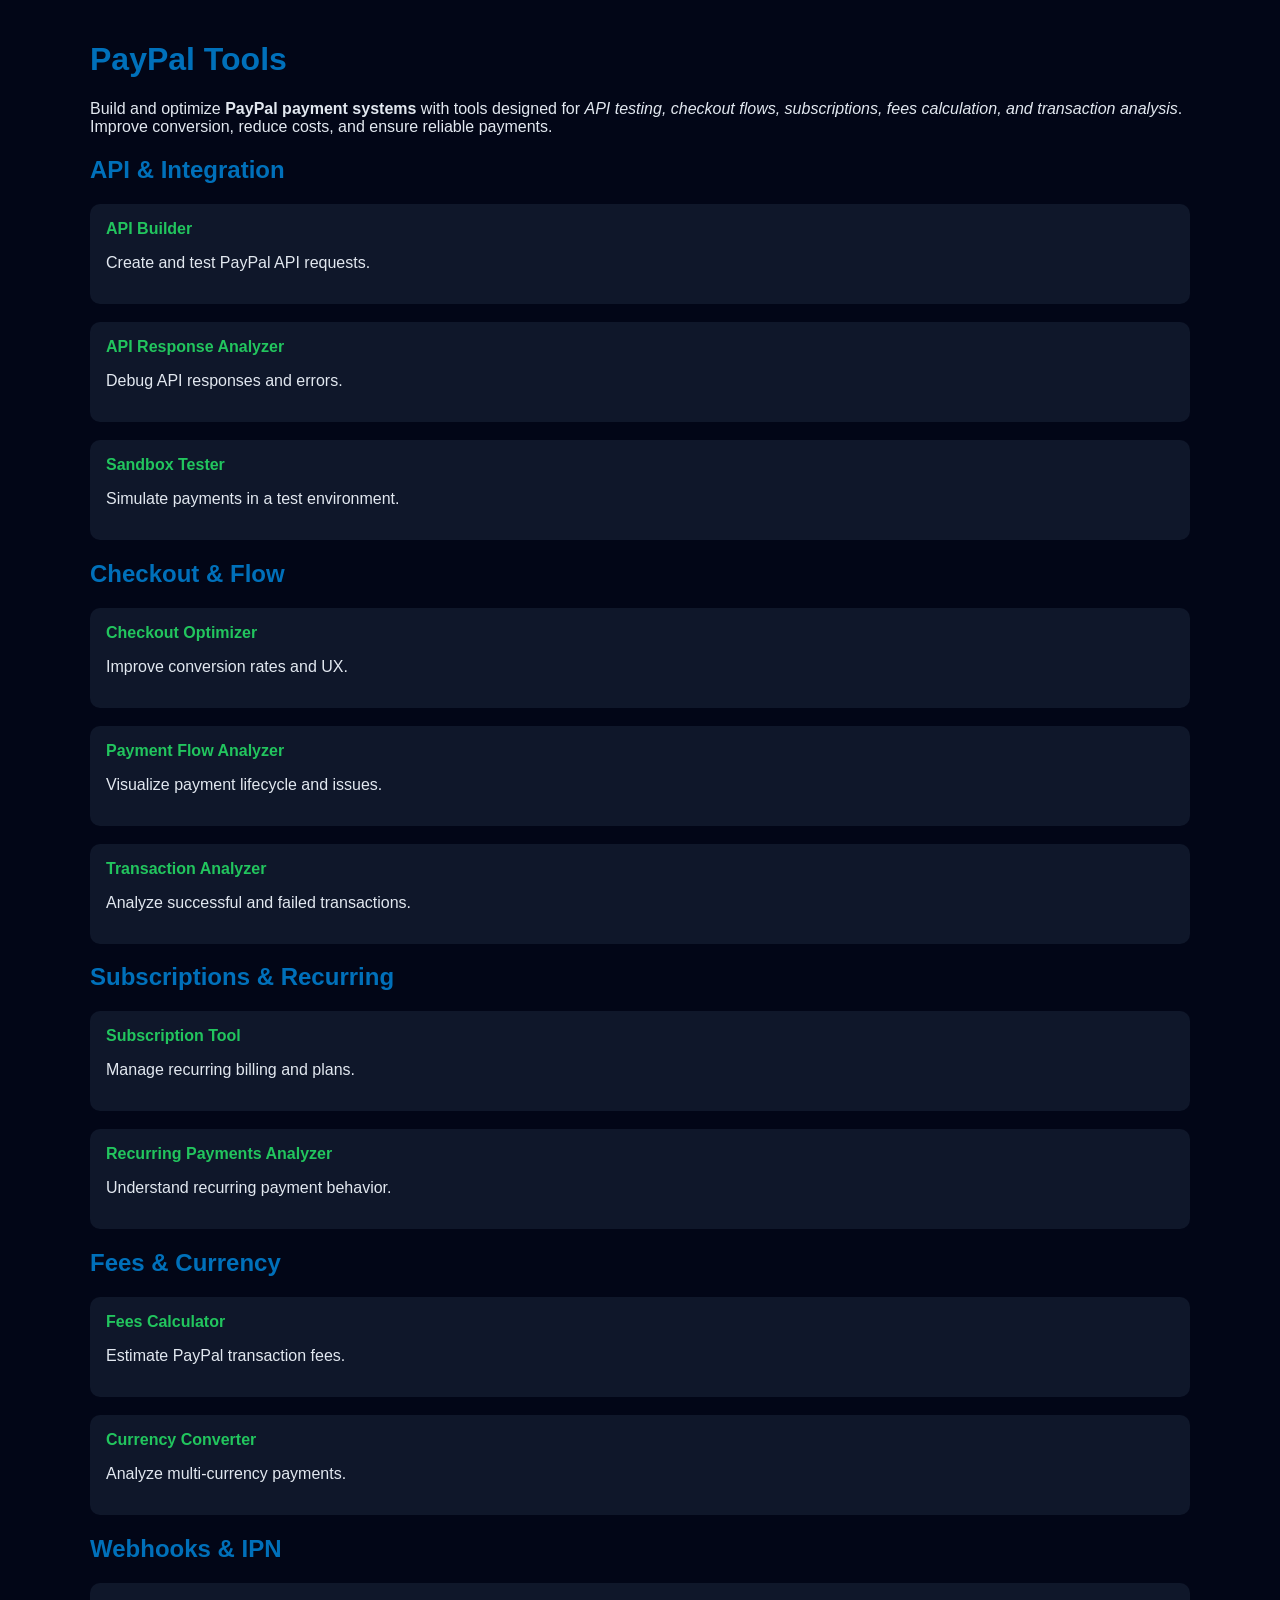
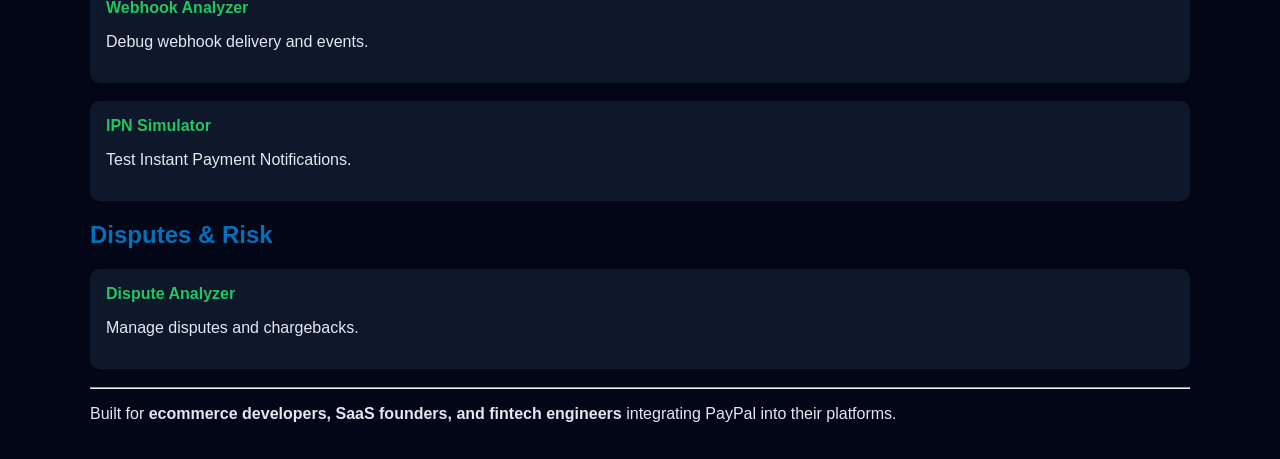
==== index.html @ 6a36084a "Initial commit" ====
<!DOCTYPE html>
<html lang="en">
<head>
  <meta charset="UTF-8">
  <meta name="google-site-verification" content="QMAlZVgw_jsHfCVlnfvifbkMZy5CKnLXh7m65vo1kLM" />
  <meta name="viewport" content="width=device-width, initial-scale=1.0">

  <!-- SEO -->
  <title>PayPal Tools – Fees, Checkout, API & Subscription Optimization</title>
  <meta name="description" content="Optimize PayPal integrations with tools for fees calculation, API testing, checkout flows, subscriptions, webhooks, and transactions.">
  <meta name="keywords" content="
    paypal fees calculator tool,
    paypal api tester sandbox tool,
    paypal checkout optimization tool,
    paypal webhook validator tool,
    paypal subscription billing tool,
    paypal ipn simulator tool,
    paypal dispute analyzer tool,
    paypal currency conversion tool,
    paypal transaction analyzer tool,
    paypal recurring payments tool
  ">
  <meta name="robots" content="index, follow">

  <!-- Open Graph -->
  <meta property="og:title" content="PayPal Tools – Fees, API & Payment Optimization">
  <meta property="og:description" content="Analyze PayPal fees, test APIs, and optimize payment flows and subscriptions.">
  <meta property="og:type" content="website">

  <style>
    body {
      font-family: Arial, sans-serif;
      background: #020617;
      color: #e2e8f0;
      margin: 0;
      padding: 20px;
    }
    h1, h2 {
      color: #0070ba;
    }
    a {
      color: #22c55e;
      text-decoration: none;
    }
    a:hover {
      text-decoration: underline;
    }
    .container {
      max-width: 1100px;
      margin: auto;
    }
    .tool {
      margin-bottom: 18px;
      padding: 16px;
      background: #0f172a;
      border-radius: 10px;
    }
  </style>
</head>

<body>
  <div class="container">

    <h1>PayPal Tools</h1>

    <p>
      Build and optimize <strong>PayPal payment systems</strong> with tools designed for
      <em>API testing, checkout flows, subscriptions, fees calculation, and transaction analysis</em>.
      Improve conversion, reduce costs, and ensure reliable payments.
    </p>

    <h2>API & Integration</h2>

    <div class="tool">
      <a href="api-builder/">
        <strong>API Builder</strong>
      </a>
      <p>Create and test PayPal API requests.</p>
    </div>

    <div class="tool">
      <a href="api-response/">
        <strong>API Response Analyzer</strong>
      </a>
      <p>Debug API responses and errors.</p>
    </div>

    <div class="tool">
      <a href="sandbox/">
        <strong>Sandbox Tester</strong>
      </a>
      <p>Simulate payments in a test environment.</p>
    </div>

    <h2>Checkout & Flow</h2>

    <div class="tool">
      <a href="checkout/">
        <strong>Checkout Optimizer</strong>
      </a>
      <p>Improve conversion rates and UX.</p>
    </div>

    <div class="tool">
      <a href="payment-flow/">
        <strong>Payment Flow Analyzer</strong>
      </a>
      <p>Visualize payment lifecycle and issues.</p>
    </div>

    <div class="tool">
      <a href="transaction/">
        <strong>Transaction Analyzer</strong>
      </a>
      <p>Analyze successful and failed transactions.</p>
    </div>

    <h2>Subscriptions & Recurring</h2>

    <div class="tool">
      <a href="subscription/">
        <strong>Subscription Tool</strong>
      </a>
      <p>Manage recurring billing and plans.</p>
    </div>

    <div class="tool">
      <a href="recurring/">
        <strong>Recurring Payments Analyzer</strong>
      </a>
      <p>Understand recurring payment behavior.</p>
    </div>

    <h2>Fees & Currency</h2>

    <div class="tool">
      <a href="fees/">
        <strong>Fees Calculator</strong>
      </a>
      <p>Estimate PayPal transaction fees.</p>
    </div>

    <div class="tool">
      <a href="currency/">
        <strong>Currency Converter</strong>
      </a>
      <p>Analyze multi-currency payments.</p>
    </div>

    <h2>Webhooks & IPN</h2>

    <div class="tool">
      <a href="webhook/">
        <strong>Webhook Analyzer</strong>
      </a>
      <p>Debug webhook delivery and events.</p>
    </div>

    <div class="tool">
      <a href="ipn/">
        <strong>IPN Simulator</strong>
      </a>
      <p>Test Instant Payment Notifications.</p>
    </div>

    <h2>Disputes & Risk</h2>

    <div class="tool">
      <a href="dispute/">
        <strong>Dispute Analyzer</strong>
      </a>
      <p>Manage disputes and chargebacks.</p>
    </div>

    <hr>

    <p>
      Built for <strong>ecommerce developers, SaaS founders, and fintech engineers</strong>
      integrating PayPal into their platforms.
    </p>

  </div>
</body>
</html>
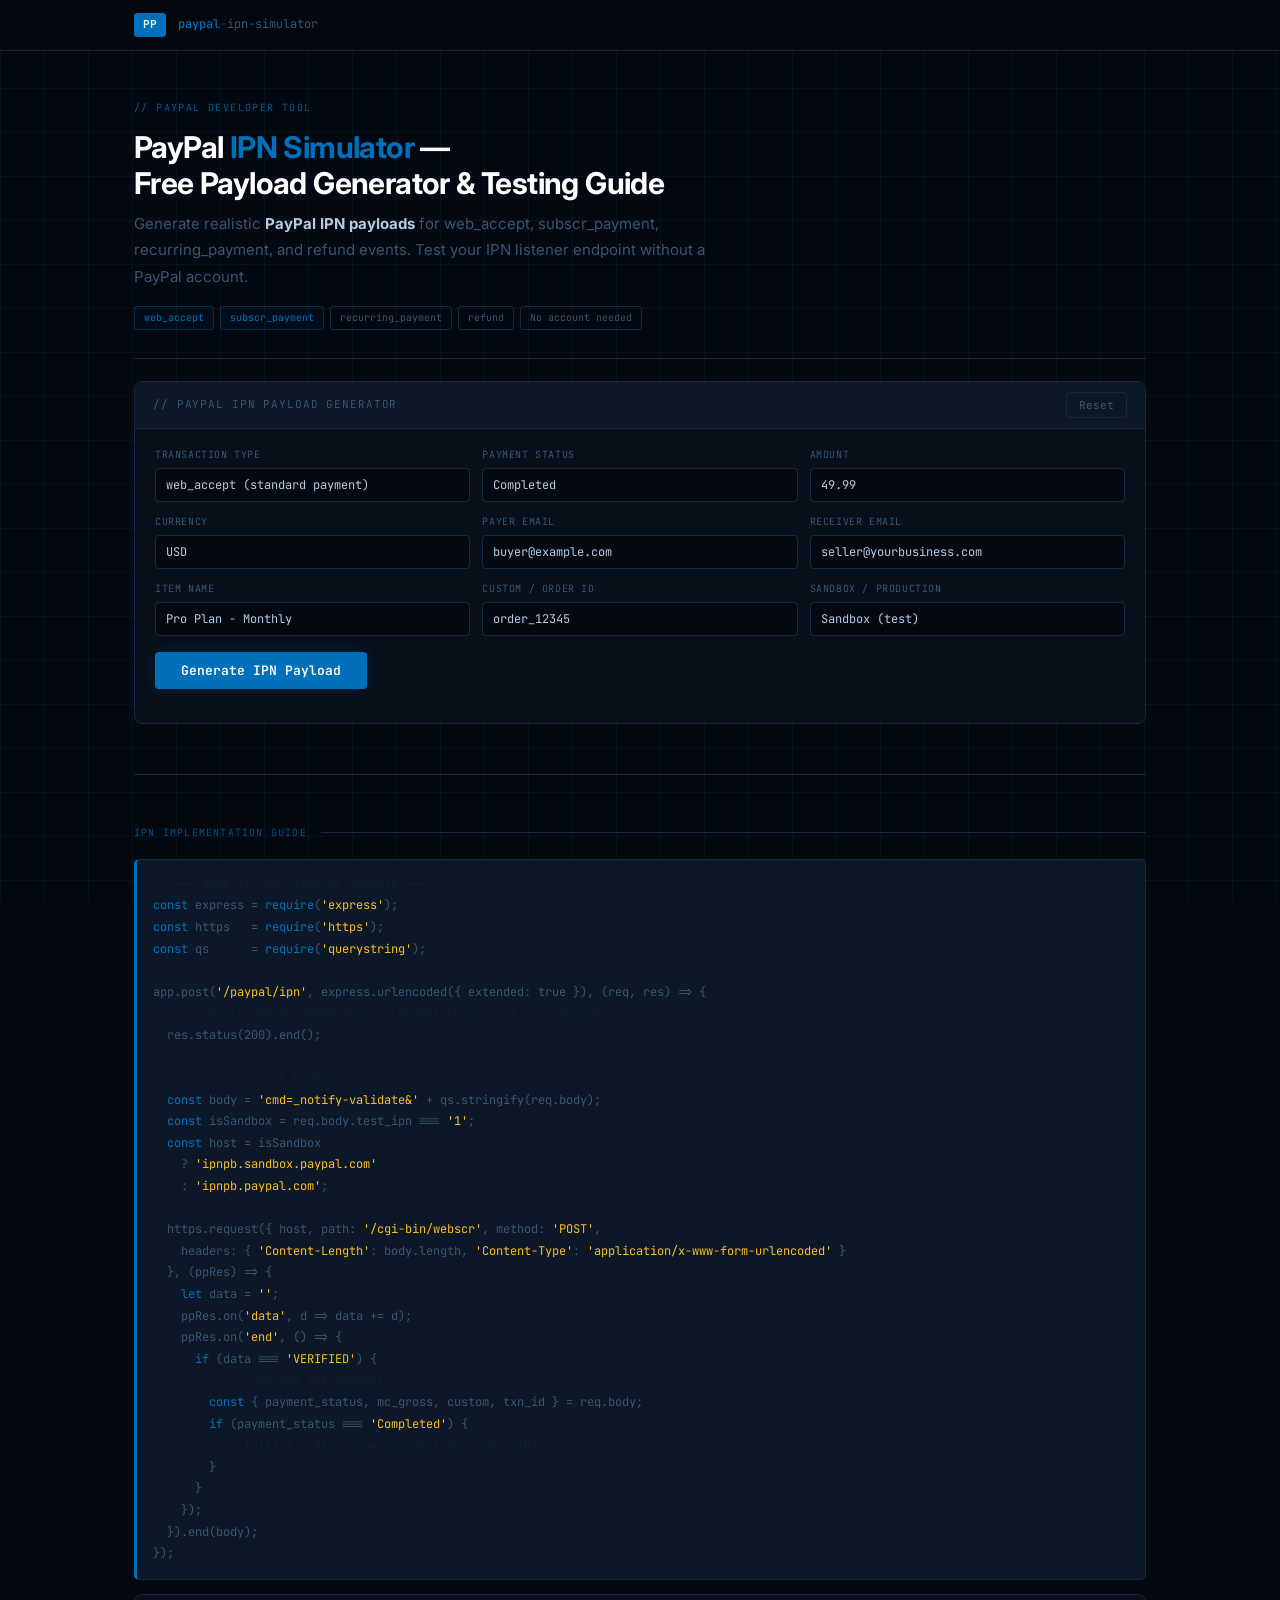
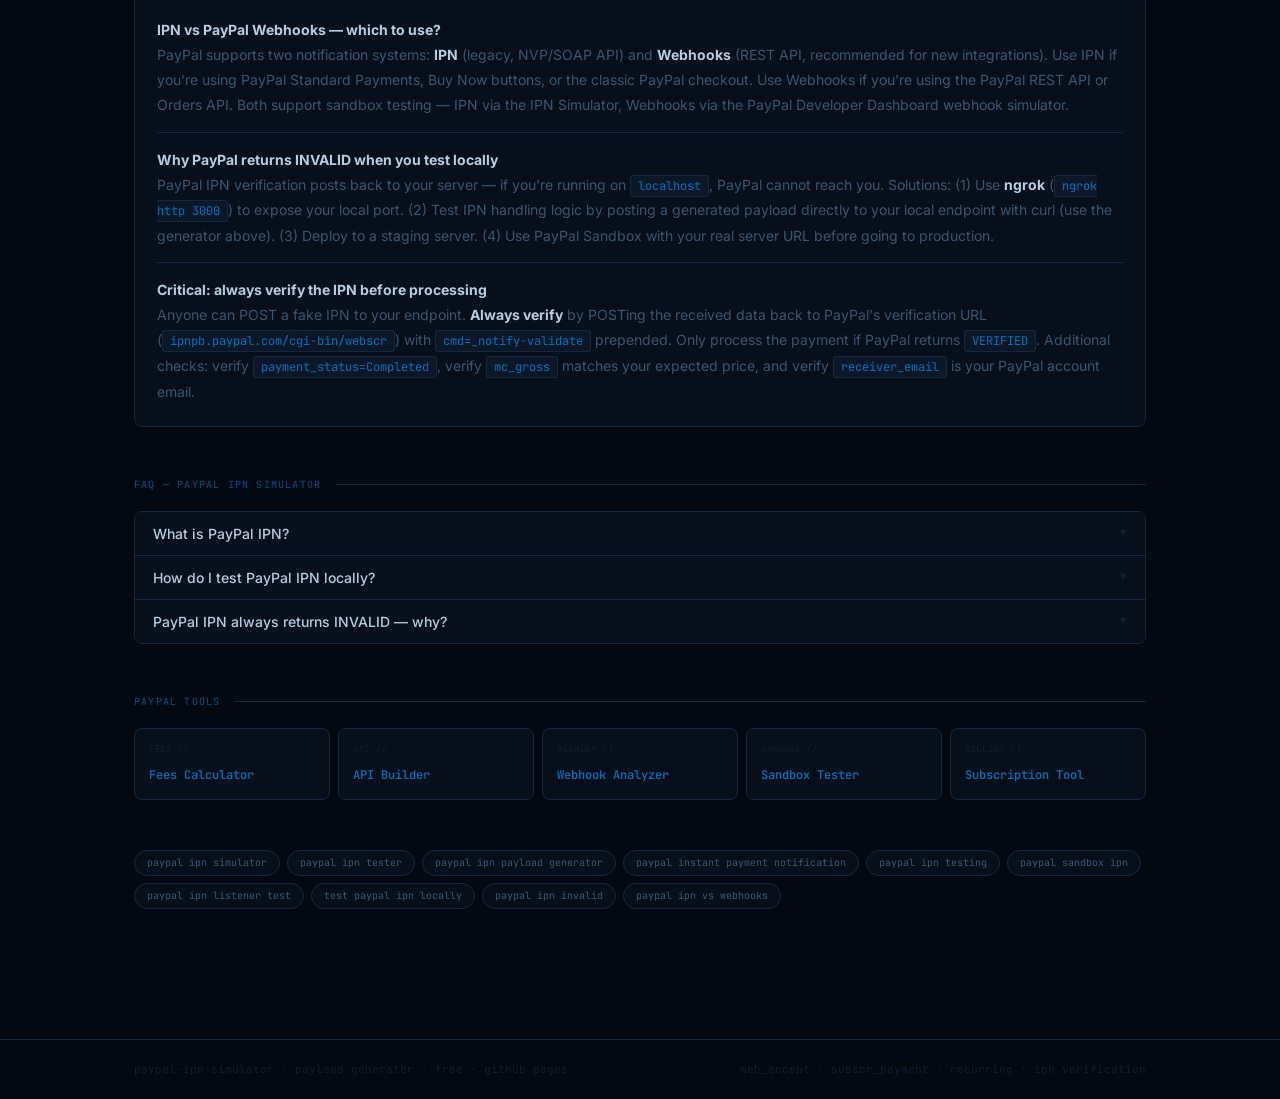
==== commit d3e7cea6: "Actualizar index.html" ====
--- a/index.html
+++ b/index.html
@@ -1,184 +1,862 @@
 <!DOCTYPE html>
 <html lang="en">
 <head>
-  <meta charset="UTF-8">
-  <meta name="google-site-verification" content="QMAlZVgw_jsHfCVlnfvifbkMZy5CKnLXh7m65vo1kLM" />
-  <meta name="viewport" content="width=device-width, initial-scale=1.0">
-
-  <!-- SEO -->
-  <title>PayPal Tools – Fees, Checkout, API & Subscription Optimization</title>
-  <meta name="description" content="Optimize PayPal integrations with tools for fees calculation, API testing, checkout flows, subscriptions, webhooks, and transactions.">
-  <meta name="keywords" content="
-    paypal fees calculator tool,
-    paypal api tester sandbox tool,
-    paypal checkout optimization tool,
-    paypal webhook validator tool,
-    paypal subscription billing tool,
-    paypal ipn simulator tool,
-    paypal dispute analyzer tool,
-    paypal currency conversion tool,
-    paypal transaction analyzer tool,
-    paypal recurring payments tool
-  ">
-  <meta name="robots" content="index, follow">
-
-  <!-- Open Graph -->
-  <meta property="og:title" content="PayPal Tools – Fees, API & Payment Optimization">
-  <meta property="og:description" content="Analyze PayPal fees, test APIs, and optimize payment flows and subscriptions.">
-  <meta property="og:type" content="website">
-
-  <style>
-    body {
-      font-family: Arial, sans-serif;
-      background: #020617;
-      color: #e2e8f0;
-      margin: 0;
-      padding: 20px;
-    }
-    h1, h2 {
-      color: #0070ba;
-    }
-    a {
-      color: #22c55e;
-      text-decoration: none;
-    }
-    a:hover {
-      text-decoration: underline;
-    }
-    .container {
-      max-width: 1100px;
-      margin: auto;
-    }
-    .tool {
-      margin-bottom: 18px;
-      padding: 16px;
-      background: #0f172a;
-      border-radius: 10px;
-    }
-  </style>
+<meta charset="UTF-8">
+<meta name="viewport" content="width=device-width, initial-scale=1.0">
+<meta name="google-site-verification" content="PkLa_ViOo6FAHpvh8SacceMb95o9tePRdrqLNBz9X1M" />
+<meta name="robots" content="index, follow">
+
+<title>PayPal IPN Simulator – Free IPN Payload Generator &amp; Testing Guide</title>
+
+<meta name="description" content="Free PayPal IPN simulator. Generate IPN payloads for web_accept, subscr_payment, recurring_payment, and more. Test your IPN listener endpoint with realistic PayPal Instant Payment Notification data. No PayPal account required.">
+
+<meta name="keywords" content="paypal ipn simulator, paypal ipn tester, paypal ipn payload generator, paypal instant payment notification simulator, paypal ipn testing, paypal ipn test tool, paypal sandbox ipn simulator, paypal ipn listener test">
+
+<link rel="canonical" href="https://franrivalbigprojects.github.io/paypal-tools/ipn/">
+
+<meta property="og:title" content="PayPal IPN Simulator – Free IPN Payload Generator">
+<meta property="og:description" content="Generate PayPal IPN payloads for web_accept, subscr_payment, and recurring. Test your IPN listener without a PayPal account.">
+<meta property="og:type" content="website">
+
+<link rel="preconnect" href="https://fonts.googleapis.com">
+<link rel="preconnect" href="https://fonts.gstatic.com" crossorigin>
+<link href="https://fonts.googleapis.com/css2?family=JetBrains+Mono:wght@400;500;600&family=Inter:wght@400;500;600;700&display=swap" rel="stylesheet">
+
+<style>
+:root {
+  --bg: #040810;
+  --surface: #07101a;
+  --surface2: #0c1828;
+  --border: #101e30;
+  --border2: #162840;
+  --pp: #0070ba;
+  --pp-dim: rgba(0,112,186,0.12);
+  --pp-dim2: rgba(0,112,186,0.05);
+  --pp-glow: rgba(0,112,186,0.18);
+  --green: #22c55e;
+  --green-dim2: rgba(34,197,94,0.05);
+  --orange: #fb923c;
+  --orange-dim: rgba(251,146,60,0.08);
+  --yellow: #fbbf24;
+  --yellow-dim: rgba(251,191,36,0.08);
+  --text: #b8cce0;
+  --text-muted: #3a5570;
+  --text-dim: #0f1e30;
+  --mono: 'JetBrains Mono', monospace;
+  --sans: 'Inter', sans-serif;
+  --r: 8px;
+}
+
+* { box-sizing: border-box; margin: 0; padding: 0; }
+
+body {
+  font-family: var(--sans);
+  background: var(--bg);
+  color: var(--text);
+  min-height: 100vh;
+  line-height: 1.6;
+}
+
+body::after {
+  content: "";
+  position: fixed;
+  inset: 0;
+  background-image:
+    linear-gradient(var(--border) 1px, transparent 1px),
+    linear-gradient(90deg, var(--border) 1px, transparent 1px);
+  background-size: 44px 44px;
+  opacity: 0.45;
+  pointer-events: none;
+  z-index: 0;
+}
+
+header {
+  border-bottom: 1px solid var(--border2);
+  position: sticky;
+  top: 0;
+  z-index: 100;
+  background: rgba(4,8,16,0.97);
+  backdrop-filter: blur(12px);
+}
+
+.header-inner {
+  max-width: 1060px;
+  margin: 0 auto;
+  padding: 0 24px;
+  height: 50px;
+  display: flex;
+  align-items: center;
+  gap: 12px;
+  position: relative;
+  z-index: 1;
+}
+
+.logo-pill {
+  font-family: var(--mono);
+  font-size: 11px;
+  font-weight: 600;
+  color: #fff;
+  background: var(--pp);
+  border-radius: 3px;
+  padding: 3px 9px;
+}
+
+.logo-text { font-family: var(--mono); font-size: 12px; color: var(--text-muted); }
+.logo-text strong { color: var(--pp); font-weight: 500; }
+
+.wrapper {
+  max-width: 1060px;
+  margin: 0 auto;
+  padding: 0 24px 80px;
+  position: relative;
+  z-index: 1;
+}
+
+.hero {
+  padding: 48px 0 28px;
+  border-bottom: 1px solid var(--border2);
+  margin-bottom: 22px;
+}
+
+.hero-eyebrow {
+  font-family: var(--mono);
+  font-size: 10px;
+  letter-spacing: 0.14em;
+  text-transform: uppercase;
+  color: var(--pp);
+  margin-bottom: 12px;
+  opacity: 0.8;
+}
+
+h1 {
+  font-size: clamp(22px, 3.2vw, 30px);
+  font-weight: 700;
+  color: #fff;
+  margin-bottom: 10px;
+  letter-spacing: -0.02em;
+  line-height: 1.2;
+}
+
+h1 em { font-style: normal; color: var(--pp); }
+
+.hero-sub {
+  font-size: 15px;
+  color: var(--text-muted);
+  max-width: 620px;
+  line-height: 1.75;
+  margin-bottom: 16px;
+}
+
+.hero-sub strong { color: var(--text); }
+
+.pill-row { display: flex; flex-wrap: wrap; gap: 6px; }
+.pill {
+  font-family: var(--mono);
+  font-size: 10px;
+  padding: 3px 9px;
+  border-radius: 3px;
+  border: 1px solid;
+}
+.pill-p  { color: var(--pp); background: var(--pp-dim2); border-color: rgba(0,112,186,0.3); }
+.pill-dim { color: var(--text-muted); border-color: var(--border2); }
+
+/* TOOL */
+.tool-shell {
+  background: var(--surface);
+  border: 1px solid var(--border2);
+  border-radius: var(--r);
+  overflow: hidden;
+  margin-bottom: 18px;
+}
+
+.tool-topbar {
+  background: var(--surface2);
+  border-bottom: 1px solid var(--border2);
+  padding: 10px 18px;
+  display: flex;
+  align-items: center;
+  justify-content: space-between;
+  flex-wrap: wrap;
+  gap: 8px;
+}
+
+.topbar-label {
+  font-family: var(--mono);
+  font-size: 11px;
+  color: var(--text-muted);
+  text-transform: uppercase;
+  letter-spacing: 0.08em;
+}
+
+.btn-sm {
+  font-family: var(--mono);
+  font-size: 11px;
+  padding: 5px 12px;
+  border-radius: 4px;
+  cursor: pointer;
+  border: 1px solid;
+  background: transparent;
+  transition: opacity 0.15s;
+}
+.btn-sm:hover { opacity: 0.75; }
+.btn-pp    { color: var(--pp); border-color: rgba(0,112,186,0.3); background: var(--pp-dim2); }
+.btn-ghost { color: var(--text-muted); border-color: var(--border2); }
+
+.gen-body { padding: 18px 20px; }
+
+.b-grid {
+  display: grid;
+  grid-template-columns: 1fr 1fr 1fr;
+  gap: 12px;
+  margin-bottom: 16px;
+}
+
+.field { display: flex; flex-direction: column; gap: 5px; }
+
+.field-label {
+  font-family: var(--mono);
+  font-size: 10px;
+  color: var(--text-muted);
+  text-transform: uppercase;
+  letter-spacing: 0.06em;
+}
+
+.pp-input, .pp-select {
+  background: var(--bg);
+  border: 1px solid var(--border2);
+  border-radius: 4px;
+  padding: 8px 10px;
+  font-family: var(--mono);
+  font-size: 12px;
+  color: var(--text);
+  width: 100%;
+  -webkit-appearance: none;
+  transition: border-color 0.2s;
+}
+
+.pp-input:focus, .pp-select:focus { outline: none; border-color: rgba(0,112,186,0.35); }
+.pp-select option { background: #0c1828; }
+
+.btn-generate {
+  padding: 10px 26px;
+  font-family: var(--mono);
+  font-size: 13px;
+  font-weight: 600;
+  background: var(--pp);
+  color: #fff;
+  border: none;
+  border-radius: 4px;
+  cursor: pointer;
+  box-shadow: 0 0 14px var(--pp-glow);
+  transition: opacity 0.15s;
+  margin-bottom: 16px;
+}
+.btn-generate:hover { opacity: 0.87; }
+
+.payload-label {
+  font-family: var(--mono);
+  font-size: 10px;
+  text-transform: uppercase;
+  letter-spacing: 0.07em;
+  color: var(--text-dim);
+  margin-bottom: 6px;
+}
+
+.payload-box {
+  background: var(--bg);
+  border: 1px solid var(--border2);
+  border-left: 3px solid var(--pp);
+  border-radius: 0 var(--r) var(--r) 0;
+  padding: 14px 16px;
+  font-family: var(--mono);
+  font-size: 11px;
+  color: var(--green);
+  min-height: 60px;
+  word-break: break-all;
+  line-height: 1.65;
+  white-space: pre-wrap;
+  margin-bottom: 10px;
+}
+
+.copy-btn {
+  font-family: var(--mono);
+  font-size: 11px;
+  padding: 6px 14px;
+  background: var(--green-dim2);
+  color: var(--green);
+  border: 1px solid rgba(34,197,94,0.25);
+  border-radius: 4px;
+  cursor: pointer;
+  transition: opacity 0.15s;
+}
+.copy-btn:hover { opacity: 0.75; }
+
+/* SECTION */
+hr.divider { border: none; border-top: 1px solid var(--border2); margin: 50px 0; }
+.content-section { margin-bottom: 50px; }
+
+.sec-head {
+  display: flex;
+  align-items: center;
+  gap: 14px;
+  margin-bottom: 18px;
+}
+
+.sec-label {
+  font-family: var(--mono);
+  font-size: 10px;
+  text-transform: uppercase;
+  letter-spacing: 0.12em;
+  color: var(--pp);
+  white-space: nowrap;
+  opacity: 0.7;
+}
+
+.sec-rule { flex: 1; height: 1px; background: var(--border2); }
+
+p { font-size: 14px; color: var(--text-muted); line-height: 1.8; margin-bottom: 10px; max-width: 820px; }
+p strong { color: var(--text); }
+
+code {
+  font-family: var(--mono);
+  font-size: 12px;
+  background: var(--surface2);
+  color: var(--pp);
+  padding: 2px 7px;
+  border-radius: 3px;
+  border: 1px solid var(--border2);
+}
+
+.code-block {
+  background: var(--surface2);
+  border: 1px solid var(--border2);
+  border-left: 3px solid var(--pp);
+  border-radius: 5px;
+  padding: 14px 16px;
+  font-family: var(--mono);
+  font-size: 12px;
+  line-height: 1.8;
+  overflow-x: auto;
+  white-space: pre;
+  margin: 12px 0;
+  color: var(--text-muted);
+}
+
+.ck { color: var(--pp); }
+.cg { color: var(--green); }
+.cm { color: var(--text-dim); }
+.cs { color: var(--yellow); }
+
+.dense-block {
+  background: var(--surface);
+  border: 1px solid var(--border2);
+  border-radius: var(--r);
+  padding: 22px;
+  margin-top: 14px;
+}
+
+.dense-block p { margin-bottom: 14px; padding-bottom: 14px; border-bottom: 1px solid var(--border2); max-width: none; }
+.dense-block p:last-child { margin-bottom: 0; padding-bottom: 0; border-bottom: none; }
+
+.faq-list {
+  margin-top: 14px;
+  border: 1px solid var(--border2);
+  border-radius: var(--r);
+  overflow: hidden;
+}
+
+.faq-item { border-bottom: 1px solid var(--border2); }
+.faq-item:last-child { border-bottom: none; }
+
+.faq-q {
+  width: 100%;
+  text-align: left;
+  background: var(--surface);
+  border: none;
+  padding: 13px 18px;
+  font-size: 14px;
+  font-weight: 500;
+  color: var(--text);
+  font-family: var(--sans);
+  cursor: pointer;
+  display: flex;
+  justify-content: space-between;
+  align-items: center;
+  gap: 12px;
+  transition: background 0.15s;
+}
+
+.faq-q:hover { background: var(--pp-dim2); }
+.faq-arrow { font-family: var(--mono); font-size: 11px; color: var(--text-dim); transition: transform 0.2s; flex-shrink: 0; }
+.faq-item.open .faq-arrow { transform: rotate(180deg); }
+
+.faq-a {
+  display: none;
+  padding: 0 18px 13px;
+  font-size: 13px;
+  color: var(--text-muted);
+  line-height: 1.75;
+  border-top: 1px solid var(--border2);
+  background: var(--bg);
+}
+
+.faq-item.open .faq-a { display: block; }
+.faq-a code { color: var(--pp); background: var(--pp-dim2); }
+
+.subtools-grid {
+  display: grid;
+  grid-template-columns: repeat(auto-fill, minmax(180px, 1fr));
+  gap: 8px;
+  margin-top: 12px;
+}
+
+.stl {
+  background: var(--surface);
+  border: 1px solid var(--border2);
+  border-radius: var(--r);
+  padding: 12px 14px;
+  text-decoration: none;
+  display: block;
+  transition: border-color 0.15s;
+}
+
+.stl:hover { border-color: rgba(0,112,186,0.3); }
+.stl-eye  { font-family: var(--mono); font-size: 9px; color: var(--text-dim); text-transform: uppercase; letter-spacing: 0.07em; margin-bottom: 4px; }
+.stl-name { font-family: var(--mono); font-size: 12px; color: var(--pp); font-weight: 500; }
+
+.tag-cloud { display: flex; flex-wrap: wrap; gap: 7px; margin-bottom: 50px; }
+.tag {
+  font-family: var(--mono); font-size: 10px; color: var(--text-muted);
+  background: var(--surface); border: 1px solid var(--border2);
+  border-radius: 100px; padding: 4px 12px; cursor: default;
+}
+.tag:hover { color: var(--pp); border-color: rgba(0,112,186,0.3); }
+
+footer { border-top: 1px solid var(--border2); padding: 20px 0; position: relative; z-index: 1; }
+.footer-inner {
+  max-width: 1060px; margin: 0 auto; padding: 0 24px;
+  display: flex; justify-content: space-between; align-items: center;
+  flex-wrap: wrap; gap: 8px;
+}
+footer p { font-family: var(--mono); font-size: 11px; color: var(--text-dim); margin: 0; }
+
+@media (max-width: 640px) {
+  .b-grid { grid-template-columns: 1fr 1fr; }
+}
+</style>
+
+<script type="application/ld+json">
+{"@context":"https://schema.org","@type":"SoftwareApplication","name":"PayPal IPN Simulator","applicationCategory":"DeveloperApplication","operatingSystem":"Web","offers":{"@type":"Offer","price":"0","priceCurrency":"USD"},"description":"Free PayPal IPN simulator and payload generator. Generate realistic IPN payloads for web_accept, subscr_payment, recurring_payment, and refund transactions. Test your IPN listener endpoint without a PayPal developer account.","featureList":"IPN payload generation, web_accept, subscr_payment, recurring_payment, refund, custom amounts and transaction IDs"}
+</script>
+
+<script type="application/ld+json">
+{"@context":"https://schema.org","@type":"FAQPage","mainEntity":[{"@type":"Question","name":"What is PayPal IPN?","acceptedAnswer":{"@type":"Answer","text":"PayPal IPN (Instant Payment Notification) is a server-to-server notification system where PayPal sends an HTTP POST to your endpoint whenever a payment event occurs (payment completed, refunded, subscription charged, etc.). Your server must respond with HTTP 200 and then POST the received data back to PayPal's IPN verification URL (https://ipnpb.paypal.com/cgi-bin/webscr) with cmd=_notify-validate. PayPal replies with VERIFIED or INVALID to confirm the message authenticity."}},{"@type":"Question","name":"How do I test PayPal IPN locally?","acceptedAnswer":{"@type":"Answer","text":"To test IPN locally: (1) Use ngrok to expose your local server: ngrok http 3000. (2) Configure your PayPal Sandbox account IPN URL to the ngrok HTTPS URL. (3) Use the PayPal Sandbox IPN Simulator at developer.paypal.com to send test notifications. (4) Alternatively, use this tool to generate an IPN payload and POST it directly to your local endpoint with curl: curl -X POST http://localhost:3000/ipn -d 'PASTE_PAYLOAD_HERE'. Your IPN handler should respond 200 OK and then verify with PayPal's sandbox IPN validation URL."}}]}
+</script>
 </head>
 
 <body>
-  <div class="container">
-
-    <h1>PayPal Tools</h1>
-
-    <p>
-      Build and optimize <strong>PayPal payment systems</strong> with tools designed for
-      <em>API testing, checkout flows, subscriptions, fees calculation, and transaction analysis</em>.
-      Improve conversion, reduce costs, and ensure reliable payments.
+<header>
+  <div class="header-inner">
+    <span class="logo-pill">PP</span>
+    <span class="logo-text"><strong>paypal</strong>-ipn-simulator</span>
+  </div>
+</header>
+
+<div class="wrapper">
+
+  <section class="hero">
+    <p class="hero-eyebrow">// PayPal Developer Tool</p>
+    <h1>PayPal <em>IPN Simulator</em> —<br>Free Payload Generator &amp; Testing Guide</h1>
+    <p class="hero-sub">
+      Generate realistic <strong>PayPal IPN payloads</strong> for web_accept, subscr_payment, recurring_payment, and refund events. Test your IPN listener endpoint without a PayPal account.
     </p>
-
-    <h2>API & Integration</h2>
-
-    <div class="tool">
-      <a href="api-builder/">
-        <strong>API Builder</strong>
-      </a>
-      <p>Create and test PayPal API requests.</p>
+    <div class="pill-row">
+      <span class="pill pill-p">web_accept</span>
+      <span class="pill pill-p">subscr_payment</span>
+      <span class="pill pill-dim">recurring_payment</span>
+      <span class="pill pill-dim">refund</span>
+      <span class="pill pill-dim">No account needed</span>
     </div>
-
-    <div class="tool">
-      <a href="api-response/">
-        <strong>API Response Analyzer</strong>
-      </a>
-      <p>Debug API responses and errors.</p>
+  </section>
+
+  <!-- IPN GENERATOR TOOL -->
+  <div class="tool-shell">
+    <div class="tool-topbar">
+      <span class="topbar-label">// PayPal IPN Payload Generator</span>
+      <button class="btn-sm btn-ghost" id="clearBtn">Reset</button>
     </div>
 
-    <div class="tool">
-      <a href="sandbox/">
-        <strong>Sandbox Tester</strong>
-      </a>
-      <p>Simulate payments in a test environment.</p>
+    <div class="gen-body">
+      <div class="b-grid">
+        <div class="field">
+          <label class="field-label">Transaction type</label>
+          <select class="pp-select" id="txnType">
+            <option value="web_accept">web_accept (standard payment)</option>
+            <option value="subscr_payment">subscr_payment (subscription)</option>
+            <option value="recurring_payment">recurring_payment (billing agreement)</option>
+            <option value="refund">refund</option>
+            <option value="subscr_signup">subscr_signup (new subscription)</option>
+            <option value="subscr_cancel">subscr_cancel (cancelled subscription)</option>
+          </select>
+        </div>
+        <div class="field">
+          <label class="field-label">Payment status</label>
+          <select class="pp-select" id="paymentStatus">
+            <option value="Completed">Completed</option>
+            <option value="Pending">Pending</option>
+            <option value="Failed">Failed</option>
+            <option value="Refunded">Refunded</option>
+            <option value="Reversed">Reversed</option>
+          </select>
+        </div>
+        <div class="field">
+          <label class="field-label">Amount</label>
+          <input class="pp-input" type="text" id="amount" value="49.99">
+        </div>
+        <div class="field">
+          <label class="field-label">Currency</label>
+          <select class="pp-select" id="currency">
+            <option value="USD">USD</option>
+            <option value="EUR">EUR</option>
+            <option value="GBP">GBP</option>
+            <option value="CAD">CAD</option>
+            <option value="AUD">AUD</option>
+          </select>
+        </div>
+        <div class="field">
+          <label class="field-label">Payer email</label>
+          <input class="pp-input" type="text" id="payerEmail" value="buyer@example.com">
+        </div>
+        <div class="field">
+          <label class="field-label">Receiver email</label>
+          <input class="pp-input" type="text" id="receiverEmail" value="seller@yourbusiness.com">
+        </div>
+        <div class="field">
+          <label class="field-label">Item name</label>
+          <input class="pp-input" type="text" id="itemName" value="Pro Plan - Monthly">
+        </div>
+        <div class="field">
+          <label class="field-label">Custom / order ID</label>
+          <input class="pp-input" type="text" id="custom" value="order_12345">
+        </div>
+        <div class="field">
+          <label class="field-label">Sandbox / Production</label>
+          <select class="pp-select" id="env">
+            <option value="sandbox">Sandbox (test)</option>
+            <option value="production">Production</option>
+          </select>
+        </div>
+      </div>
+
+      <button class="btn-generate" id="generateBtn">Generate IPN Payload</button>
+
+      <div id="outputSection" style="display:none;">
+        <div class="payload-label">URL-encoded IPN payload (POST body)</div>
+        <div class="payload-box" id="payloadBox"></div>
+        <button class="copy-btn" id="copyBtn">Copy Payload</button>
+        <span id="copyFb" style="font-family:var(--mono);font-size:11px;color:var(--green);display:none;margin-left:8px;">Copied!</span>
+
+        <div style="margin-top:18px;" class="payload-label">curl command — POST to your local endpoint</div>
+        <div class="payload-box" id="curlBox" style="color:var(--yellow);"></div>
+        <button class="copy-btn" id="copyCurlBtn">Copy curl</button>
+        <span id="curlFb" style="font-family:var(--mono);font-size:11px;color:var(--green);display:none;margin-left:8px;">Copied!</span>
+      </div>
     </div>
-
-    <h2>Checkout & Flow</h2>
-
-    <div class="tool">
-      <a href="checkout/">
-        <strong>Checkout Optimizer</strong>
-      </a>
-      <p>Improve conversion rates and UX.</p>
+  </div>
+
+  <hr class="divider">
+
+  <!-- GUIDE -->
+  <section class="content-section">
+    <div class="sec-head">
+      <span class="sec-label">IPN implementation guide</span>
+      <span class="sec-rule"></span>
     </div>
 
-    <div class="tool">
-      <a href="payment-flow/">
-        <strong>Payment Flow Analyzer</strong>
-      </a>
-      <p>Visualize payment lifecycle and issues.</p>
+    <div class="code-block"><span class="cm">// ─── Node.js IPN listener example ───</span>
+<span class="ck">const</span> express = <span class="ck">require</span>(<span class="cs">'express'</span>);
+<span class="ck">const</span> https   = <span class="ck">require</span>(<span class="cs">'https'</span>);
+<span class="ck">const</span> qs      = <span class="ck">require</span>(<span class="cs">'querystring'</span>);
+
+app.post(<span class="cs">'/paypal/ipn'</span>, express.urlencoded({ extended: true }), (req, res) => {
+  <span class="cm">// 1. Reply 200 OK immediately — PayPal retries if no response</span>
+  res.status(200).end();
+
+  <span class="cm">// 2. Verify with PayPal</span>
+  <span class="ck">const</span> body = <span class="cs">'cmd=_notify-validate&'</span> + qs.stringify(req.body);
+  <span class="ck">const</span> isSandbox = req.body.test_ipn === <span class="cs">'1'</span>;
+  <span class="ck">const</span> host = isSandbox
+    ? <span class="cs">'ipnpb.sandbox.paypal.com'</span>
+    : <span class="cs">'ipnpb.paypal.com'</span>;
+
+  https.request({ host, path: <span class="cs">'/cgi-bin/webscr'</span>, method: <span class="cs">'POST'</span>,
+    headers: { <span class="cs">'Content-Length'</span>: body.length, <span class="cs">'Content-Type'</span>: <span class="cs">'application/x-www-form-urlencoded'</span> }
+  }, (ppRes) => {
+    <span class="ck">let</span> data = <span class="cs">''</span>;
+    ppRes.on(<span class="cs">'data'</span>, d => data += d);
+    ppRes.on(<span class="cs">'end'</span>, () => {
+      <span class="ck">if</span> (data === <span class="cs">'VERIFIED'</span>) {
+        <span class="cm">// 3. Process the payment</span>
+        <span class="ck">const</span> { payment_status, mc_gross, custom, txn_id } = req.body;
+        <span class="ck">if</span> (payment_status === <span class="cs">'Completed'</span>) {
+          <span class="cm">// fulfill order using custom (your order ID)</span>
+        }
+      }
+    });
+  }).end(body);
+});</div>
+
+    <div class="dense-block">
+      <p><strong>IPN vs PayPal Webhooks — which to use?</strong><br>
+      PayPal supports two notification systems: <strong>IPN</strong> (legacy, NVP/SOAP API) and <strong>Webhooks</strong> (REST API, recommended for new integrations). Use IPN if you're using PayPal Standard Payments, Buy Now buttons, or the classic PayPal checkout. Use Webhooks if you're using the PayPal REST API or Orders API. Both support sandbox testing — IPN via the IPN Simulator, Webhooks via the PayPal Developer Dashboard webhook simulator.</p>
+      <p><strong>Why PayPal returns INVALID when you test locally</strong><br>
+      PayPal IPN verification posts back to your server — if you're running on <code>localhost</code>, PayPal cannot reach you. Solutions: (1) Use <strong>ngrok</strong> (<code>ngrok http 3000</code>) to expose your local port. (2) Test IPN handling logic by posting a generated payload directly to your local endpoint with curl (use the generator above). (3) Deploy to a staging server. (4) Use PayPal Sandbox with your real server URL before going to production.</p>
+      <p><strong>Critical: always verify the IPN before processing</strong><br>
+      Anyone can POST a fake IPN to your endpoint. <strong>Always verify</strong> by POSTing the received data back to PayPal's verification URL (<code>ipnpb.paypal.com/cgi-bin/webscr</code>) with <code>cmd=_notify-validate</code> prepended. Only process the payment if PayPal returns <code>VERIFIED</code>. Additional checks: verify <code>payment_status=Completed</code>, verify <code>mc_gross</code> matches your expected price, and verify <code>receiver_email</code> is your PayPal account email.</p>
     </div>
-
-    <div class="tool">
-      <a href="transaction/">
-        <strong>Transaction Analyzer</strong>
-      </a>
-      <p>Analyze successful and failed transactions.</p>
+  </section>
+
+  <!-- FAQ -->
+  <section class="content-section">
+    <div class="sec-head">
+      <span class="sec-label">FAQ — PayPal IPN simulator</span>
+      <span class="sec-rule"></span>
     </div>
-
-    <h2>Subscriptions & Recurring</h2>
-
-    <div class="tool">
-      <a href="subscription/">
-        <strong>Subscription Tool</strong>
-      </a>
-      <p>Manage recurring billing and plans.</p>
+    <div class="faq-list">
+      <div class="faq-item">
+        <button class="faq-q" onclick="toggleFaq(this)">What is PayPal IPN?<span class="faq-arrow">&#9660;</span></button>
+        <div class="faq-a">PayPal IPN (Instant Payment Notification) is a server-to-server notification system. When a payment event occurs, PayPal sends an HTTP POST to your IPN listener URL with transaction details. Your server responds 200 OK, then verifies by posting the data back to PayPal's verification endpoint. Use IPN for PayPal Standard, Buy Now buttons, and legacy integrations. Use Webhooks for REST API integrations.</div>
+      </div>
+      <div class="faq-item">
+        <button class="faq-q" onclick="toggleFaq(this)">How do I test PayPal IPN locally?<span class="faq-arrow">&#9660;</span></button>
+        <div class="faq-a">(1) <strong>ngrok method</strong>: run <code>ngrok http 3000</code>, copy the HTTPS URL, set it as your PayPal Sandbox IPN URL, use the PayPal IPN Simulator at developer.paypal.com. (2) <strong>Direct POST method</strong>: use this generator to create a payload, then <code>curl -X POST http://localhost:3000/ipn -d 'PAYLOAD'</code> — this tests your handler logic without needing PayPal to reach you. (3) <strong>Note</strong>: the IPN verification step (posting back to PayPal) won't work on localhost — mock it during local testing.</div>
+      </div>
+      <div class="faq-item">
+        <button class="faq-q" onclick="toggleFaq(this)">PayPal IPN always returns INVALID — why?<span class="faq-arrow">&#9660;</span></button>
+        <div class="faq-a">Common causes: (1) Not prepending <code>cmd=_notify-validate&</code> before the raw POST body when verifying. (2) Using production IPN URL (<code>ipnpb.paypal.com</code>) for sandbox — use <code>ipnpb.sandbox.paypal.com</code> for sandbox. (3) Modifying the IPN data before verification — send the exact POST body received, unmodified. (4) Using the wrong content-type — must be <code>application/x-www-form-urlencoded</code>. (5) Encoding issues — use the raw body bytes, not JSON-parsed values.</div>
+      </div>
     </div>
-
-    <div class="tool">
-      <a href="recurring/">
-        <strong>Recurring Payments Analyzer</strong>
-      </a>
-      <p>Understand recurring payment behavior.</p>
+  </section>
+
+  <section class="content-section">
+    <div class="sec-head">
+      <span class="sec-label">PayPal tools</span>
+      <span class="sec-rule"></span>
     </div>
-
-    <h2>Fees & Currency</h2>
-
-    <div class="tool">
-      <a href="fees/">
-        <strong>Fees Calculator</strong>
-      </a>
-      <p>Estimate PayPal transaction fees.</p>
+    <div class="subtools-grid">
+      <a href="../fees/" class="stl"><p class="stl-eye">fees //</p><span class="stl-name">Fees Calculator</span></a>
+      <a href="../api-builder/" class="stl"><p class="stl-eye">api //</p><span class="stl-name">API Builder</span></a>
+      <a href="../webhook/" class="stl"><p class="stl-eye">webhook //</p><span class="stl-name">Webhook Analyzer</span></a>
+      <a href="../sandbox/" class="stl"><p class="stl-eye">sandbox //</p><span class="stl-name">Sandbox Tester</span></a>
+      <a href="../subscription/" class="stl"><p class="stl-eye">billing //</p><span class="stl-name">Subscription Tool</span></a>
     </div>
-
-    <div class="tool">
-      <a href="currency/">
-        <strong>Currency Converter</strong>
-      </a>
-      <p>Analyze multi-currency payments.</p>
-    </div>
-
-    <h2>Webhooks & IPN</h2>
-
-    <div class="tool">
-      <a href="webhook/">
-        <strong>Webhook Analyzer</strong>
-      </a>
-      <p>Debug webhook delivery and events.</p>
-    </div>
-
-    <div class="tool">
-      <a href="ipn/">
-        <strong>IPN Simulator</strong>
-      </a>
-      <p>Test Instant Payment Notifications.</p>
-    </div>
-
-    <h2>Disputes & Risk</h2>
-
-    <div class="tool">
-      <a href="dispute/">
-        <strong>Dispute Analyzer</strong>
-      </a>
-      <p>Manage disputes and chargebacks.</p>
-    </div>
-
-    <hr>
-
-    <p>
-      Built for <strong>ecommerce developers, SaaS founders, and fintech engineers</strong>
-      integrating PayPal into their platforms.
-    </p>
-
+  </section>
+
+  <div class="tag-cloud">
+    <span class="tag">paypal ipn simulator</span>
+    <span class="tag">paypal ipn tester</span>
+    <span class="tag">paypal ipn payload generator</span>
+    <span class="tag">paypal instant payment notification</span>
+    <span class="tag">paypal ipn testing</span>
+    <span class="tag">paypal sandbox ipn</span>
+    <span class="tag">paypal ipn listener test</span>
+    <span class="tag">test paypal ipn locally</span>
+    <span class="tag">paypal ipn invalid</span>
+    <span class="tag">paypal ipn vs webhooks</span>
   </div>
+
+</div>
+
+<footer>
+  <div class="footer-inner">
+    <p>paypal-ipn-simulator &middot; payload generator &middot; free &middot; github pages</p>
+    <p>web_accept &middot; subscr_payment &middot; recurring &middot; ipn verification</p>
+  </div>
+</footer>
+
+<script>
+function randomTxnId() {
+  var chars = 'ABCDEFGHJKLMNPQRSTUVWXYZ23456789';
+  var r = '';
+  for (var i = 0; i < 17; i++) r += chars.charAt(Math.floor(Math.random() * chars.length));
+  return r;
+}
+
+function randomSubId() {
+  var chars = 'ABCDEFGHJKLMNPQRSTUVWXYZ0123456789';
+  var r = 'I-';
+  for (var i = 0; i < 13; i++) r += chars.charAt(Math.floor(Math.random() * chars.length));
+  return r;
+}
+
+function pad(n) { return n < 10 ? '0' + n : String(n); }
+
+function ipnDate() {
+  var d = new Date();
+  var months = ['Jan','Feb','Mar','Apr','May','Jun','Jul','Aug','Sep','Oct','Nov','Dec'];
+  return pad(d.getHours()) + ':' + pad(d.getMinutes()) + ':' + pad(d.getSeconds()) + ' ' + months[d.getMonth()] + ' ' + pad(d.getDate()) + ', ' + d.getFullYear() + ' PDT';
+}
+
+function buildPayload() {
+  var txnType = document.getElementById('txnType').value;
+  var status  = document.getElementById('paymentStatus').value;
+  var amount  = document.getElementById('amount').value || '9.99';
+  var cur     = document.getElementById('currency').value;
+  var payer   = document.getElementById('payerEmail').value || 'buyer@example.com';
+  var recv    = document.getElementById('receiverEmail').value || 'seller@example.com';
+  var item    = document.getElementById('itemName').value || 'Product';
+  var custom  = document.getElementById('custom').value || 'order_001';
+  var env     = document.getElementById('env').value;
+  var isSand  = env === 'sandbox';
+
+  var txnId = randomTxnId();
+  var fee   = (parseFloat(amount) * 0.029 + 0.30).toFixed(2);
+  var net   = (parseFloat(amount) - parseFloat(fee)).toFixed(2);
+  var now   = ipnDate();
+  var subId = randomSubId();
+
+  var fields = {
+    mc_gross:          amount,
+    protection_eligibility: 'Eligible',
+    address_status:    'confirmed',
+    item_number:       '1',
+    tax:               '0.00',
+    payer_id:          'PAYERID' + Math.random().toString(36).substr(2, 8).toUpperCase(),
+    address_street:    '123 Main St',
+    payment_date:      now,
+    payment_status:    status,
+    charset:           'windows-1252',
+    address_zip:       '95101',
+    first_name:        'John',
+    mc_fee:            fee,
+    address_country_code: 'US',
+    address_name:      'John Doe',
+    notify_version:    '3.9',
+    custom:            custom,
+    payer_status:      'verified',
+    business:          recv,
+    address_country:   'United States',
+    address_city:      'San Jose',
+    quantity:          '1',
+    verify_sign:       'Aj' + Math.random().toString(36).substr(2, 40),
+    payer_email:       payer,
+    txn_id:            txnId,
+    payment_type:      'instant',
+    last_name:         'Doe',
+    address_state:     'CA',
+    receiver_email:    recv,
+    payment_fee:       fee,
+    receiver_id:       'RECEIVERID' + Math.random().toString(36).substr(2, 6).toUpperCase(),
+    txn_type:          txnType,
+    item_name:         item,
+    mc_currency:       cur,
+    residence_country: 'US',
+    transaction_subject: item,
+    payment_gross:     amount,
+    ipn_track_id:      Math.random().toString(36).substr(2, 16)
+  };
+
+  if (isSand) fields.test_ipn = '1';
+
+  if (txnType === 'subscr_payment' || txnType === 'recurring_payment') {
+    fields.subscr_id      = subId;
+    fields.recurring_payment_id = subId;
+    fields.period_type    = ' Regular';
+    fields.product_name   = item;
+    fields.product_type   = '1';
+    fields.outstanding_balance = '0.00';
+    fields.next_payment_date = ipnDate();
+    fields.amount         = amount;
+    fields.amount_per_cycle = amount;
+    fields.mc_amount3     = amount;
+  }
+
+  if (txnType === 'subscr_signup') {
+    fields.subscr_id  = subId;
+    fields.subscr_date = now;
+    fields.mc_amount3 = amount;
+    fields.period3    = '1 M';
+    fields.reattempt  = '1';
+    delete fields.payment_status;
+    delete fields.mc_gross;
+    delete fields.mc_fee;
+  }
+
+  if (txnType === 'subscr_cancel') {
+    fields.subscr_id   = subId;
+    fields.subscr_date = now;
+    delete fields.payment_status;
+    delete fields.mc_gross;
+    delete fields.mc_fee;
+  }
+
+  if (txnType === 'refund') {
+    fields.payment_status = 'Refunded';
+    fields.mc_gross       = '-' + amount;
+    fields.parent_txn_id  = randomTxnId();
+    fields.reason_code    = 'refund';
+  }
+
+  var pairs = [];
+  Object.keys(fields).forEach(function(k) {
+    pairs.push(encodeURIComponent(k) + '=' + encodeURIComponent(fields[k]));
+  });
+
+  return pairs.join('&');
+}
+
+function generatePayload() {
+  var payload = buildPayload();
+  document.getElementById('payloadBox').textContent = payload;
+
+  var ep = 'http://localhost:3000/paypal/ipn';
+  document.getElementById('curlBox').textContent =
+    'curl -X POST \\\n  -H "Content-Type: application/x-www-form-urlencoded" \\\n  -d \'' + payload.substring(0, 200) + '...\' \\\n  ' + ep + '\n\n# (payload truncated for display — use Copy Payload for full value)';
+
+  document.getElementById('outputSection').style.display = 'block';
+}
+
+function copyText(id, fbId) {
+  var text;
+  if (id === 'payloadBox') {
+    text = document.getElementById(id).textContent;
+  } else {
+    text = buildPayload();
+    var ep = 'http://localhost:3000/paypal/ipn';
+    text = 'curl -X POST -H "Content-Type: application/x-www-form-urlencoded" -d \'' + text + '\' ' + ep;
+  }
+  if (navigator.clipboard) {
+    navigator.clipboard.writeText(text).then(function() { showFb(fbId); });
+  } else {
+    var ta = document.createElement('textarea');
+    ta.value = text;
+    document.body.appendChild(ta);
+    ta.select();
+    document.execCommand('copy');
+    document.body.removeChild(ta);
+    showFb(fbId);
+  }
+}
+
+function showFb(id) {
+  var fb = document.getElementById(id);
+  fb.style.display = 'inline';
+  setTimeout(function() { fb.style.display = 'none'; }, 2000);
+}
+
+function toggleFaq(btn) {
+  btn.parentElement.classList.toggle('open');
+}
+
+document.addEventListener('DOMContentLoaded', function() {
+  document.getElementById('generateBtn').addEventListener('click', generatePayload);
+  document.getElementById('copyBtn').addEventListener('click', function() { copyText('payloadBox', 'copyFb'); });
+  document.getElementById('copyCurlBtn').addEventListener('click', function() { copyText('curlBox', 'curlFb'); });
+  document.getElementById('clearBtn').addEventListener('click', function() {
+    document.getElementById('outputSection').style.display = 'none';
+  });
+});
+</script>
+
 </body>
 </html>
